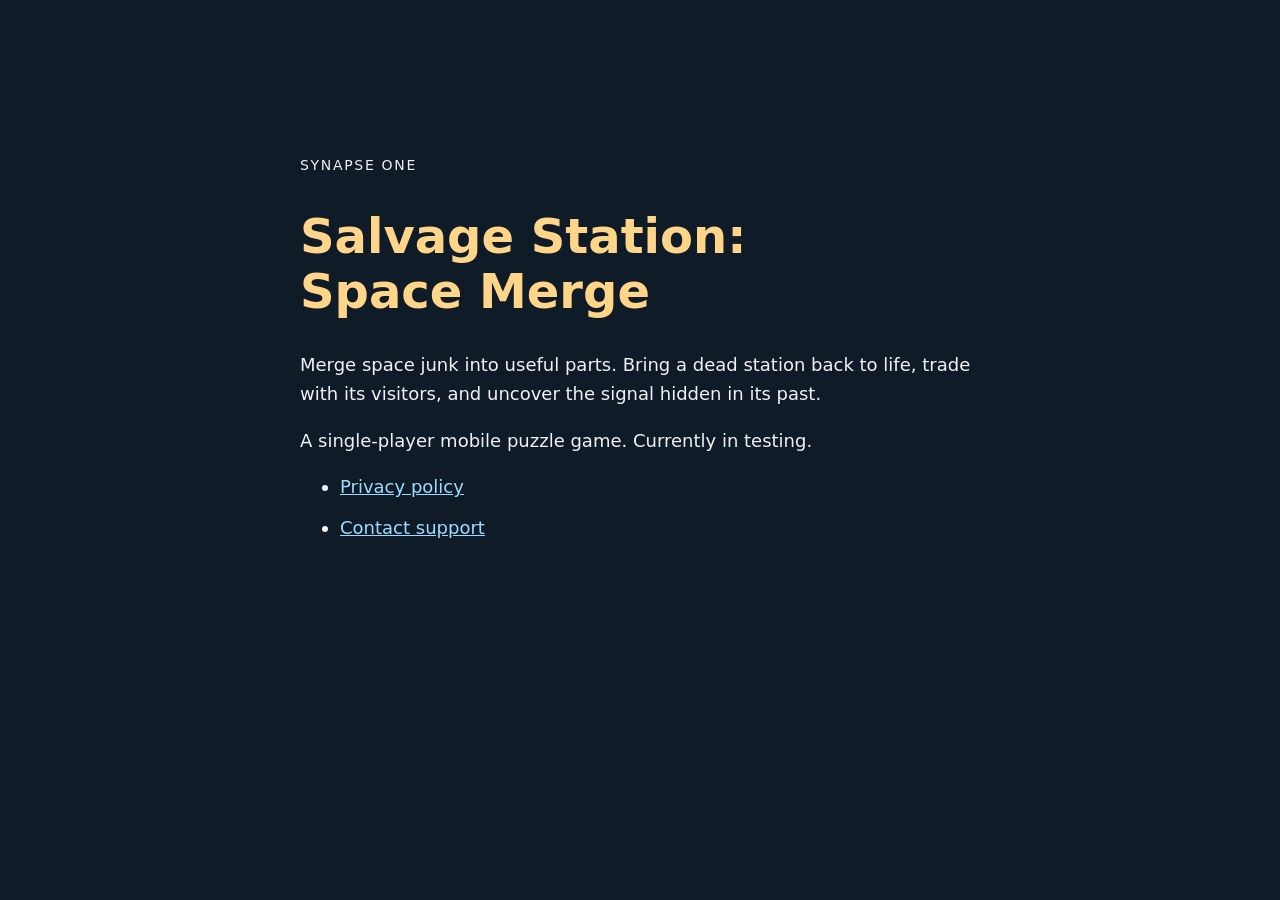
==== index.html @ 8427e6f9 "Publish Salvage Station developer website and ad seller declaration" ====
<!doctype html>
<html lang="en">
<head>
  <meta charset="utf-8">
  <meta name="viewport" content="width=device-width,initial-scale=1">
  <title>Salvage Station: Space Merge — Synapse One</title>
  <meta name="description" content="Merge space junk, restore a station, and uncover its story. A mobile puzzle game by Synapse One.">
  <style>
    body{margin:0;background:#101b28;color:#edf3f6;font:18px/1.6 system-ui,sans-serif}
    main{max-width:680px;margin:12vh auto;padding:32px}
    h1{font-size:clamp(32px,6vw,48px);line-height:1.15;color:#ffd58a}
    a{color:#9edcff}li{margin:12px 0}.label{letter-spacing:.12em;text-transform:uppercase;font-size:14px}
  </style>
</head>
<body><main>
  <p class="label">Synapse One</p>
  <h1>Salvage Station:<br>Space Merge</h1>
  <p>Merge space junk into useful parts. Bring a dead station back to life, trade with its visitors, and uncover the signal hidden in its past.</p>
  <p>A single-player mobile puzzle game. Currently in testing.</p>
  <ul>
    <li><a href="https://marikarx.github.io/salvage-station-privacy/">Privacy policy</a></li>
    <li><a href="mailto:info@synapse-one.com">Contact support</a></li>
  </ul>
</main></body>
</html>
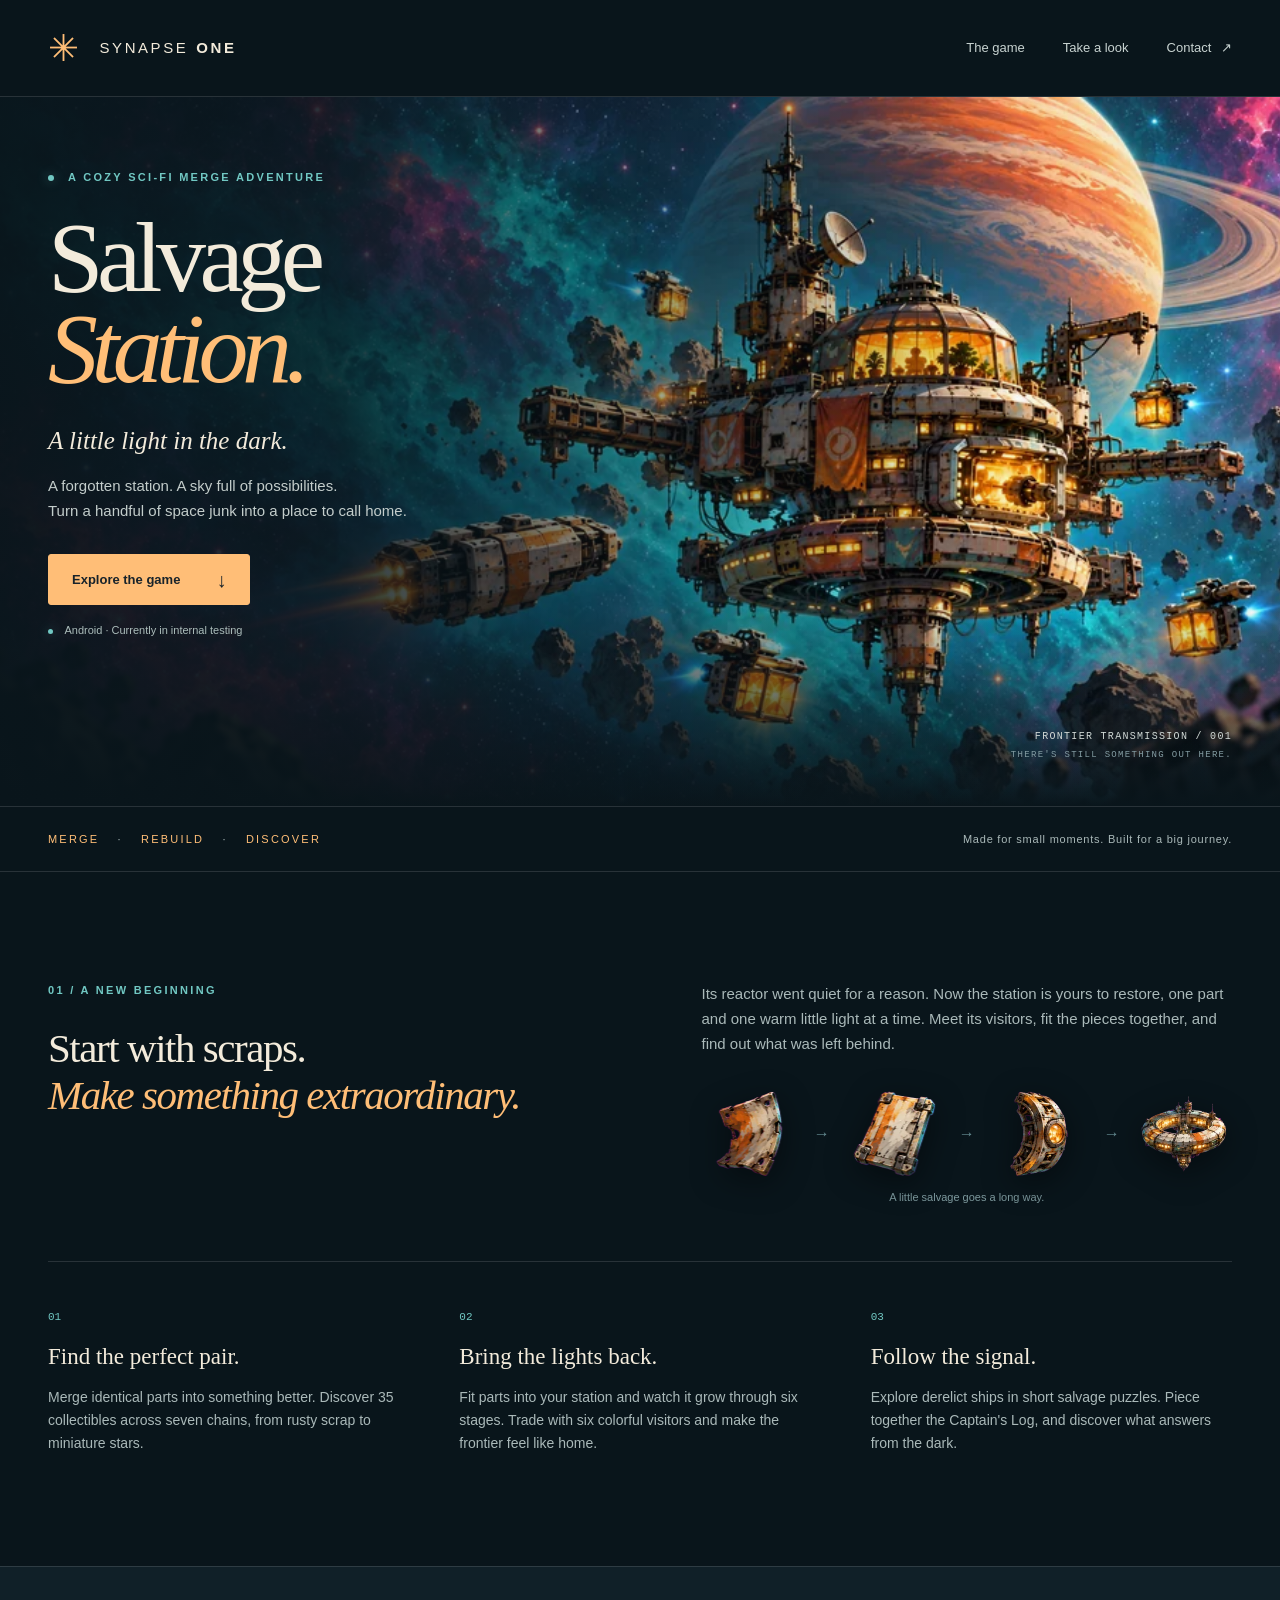
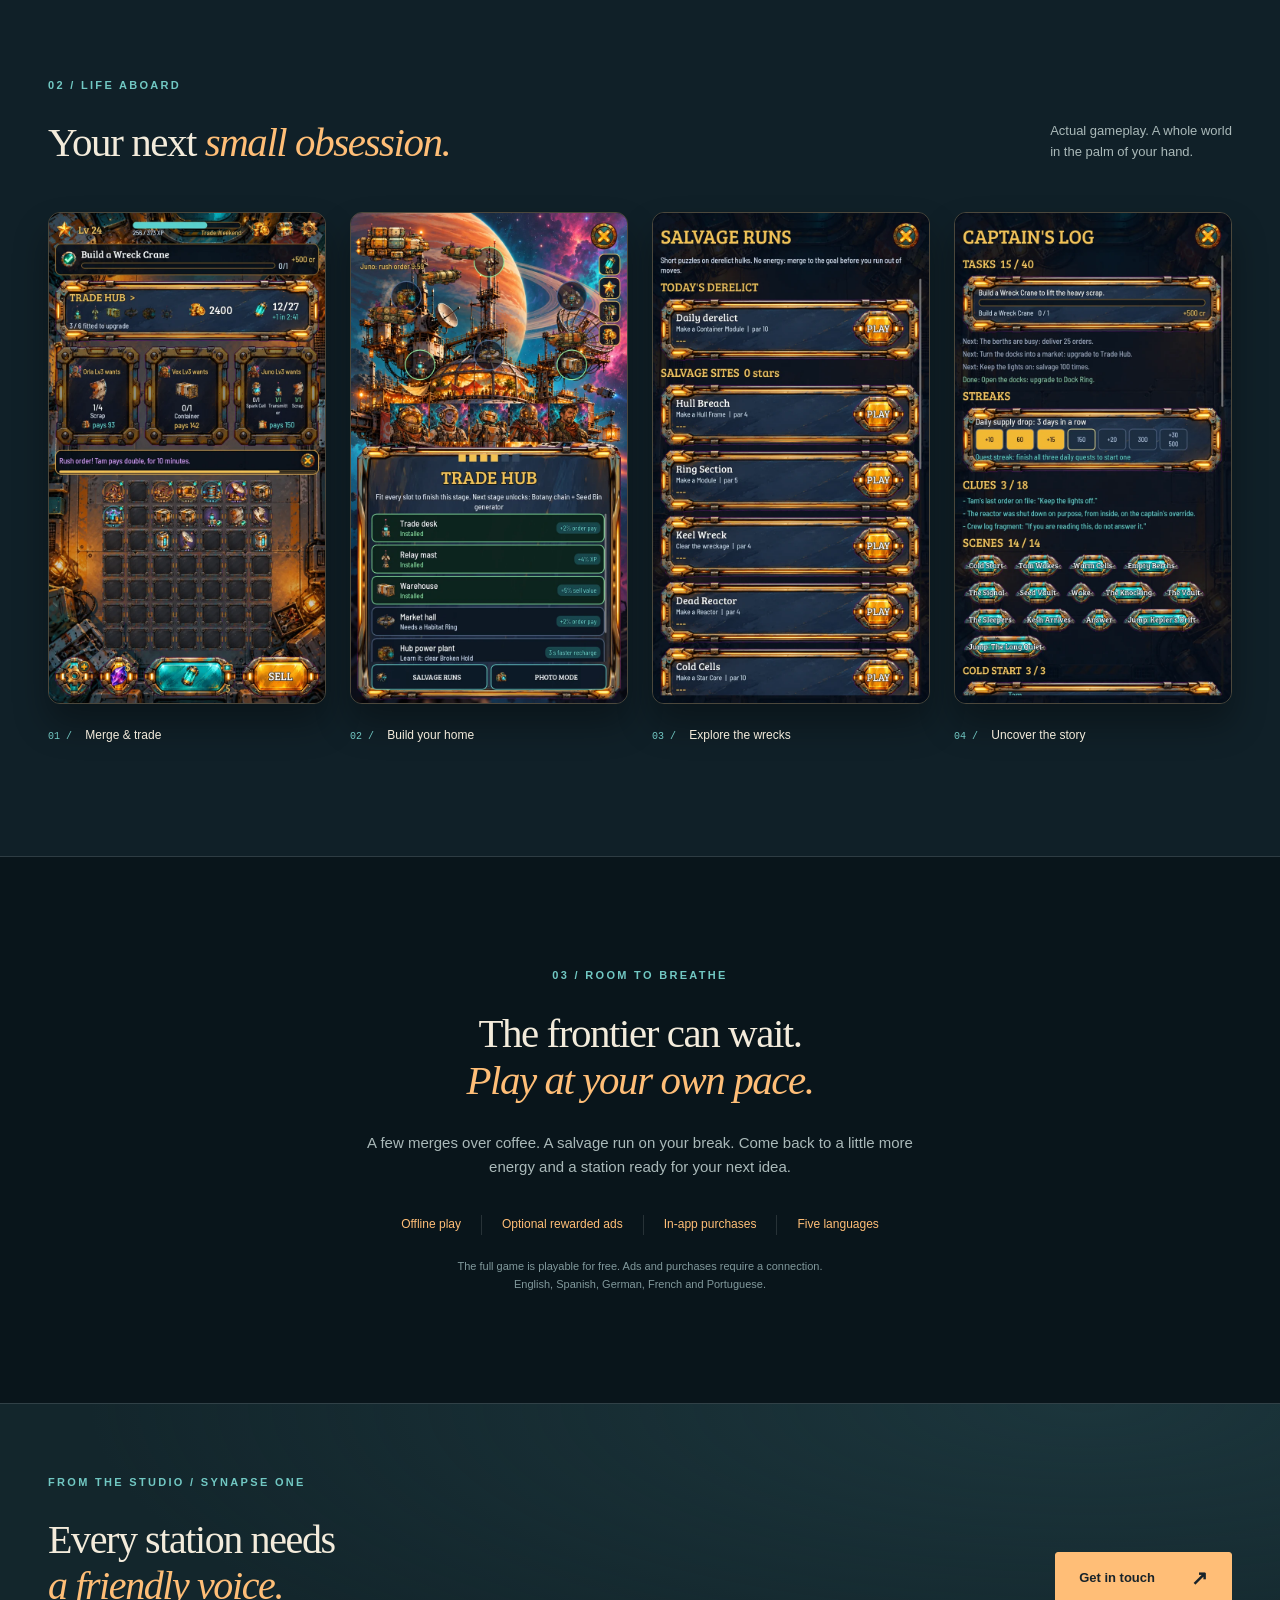
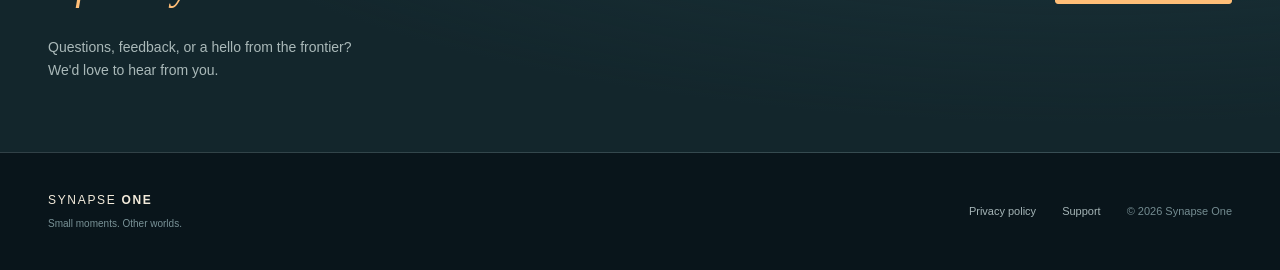
==== commit 620578d5: "Build polished Salvage Station showcase" ====
--- a/index.html
+++ b/index.html
@@ -1,25 +1,22 @@
 <!doctype html>
 <html lang="en">
 <head>
-  <meta charset="utf-8">
-  <meta name="viewport" content="width=device-width,initial-scale=1">
-  <title>Salvage Station: Space Merge — Synapse One</title>
-  <meta name="description" content="Merge space junk, restore a station, and uncover its story. A mobile puzzle game by Synapse One.">
-  <style>
-    body{margin:0;background:#101b28;color:#edf3f6;font:18px/1.6 system-ui,sans-serif}
-    main{max-width:680px;margin:12vh auto;padding:32px}
-    h1{font-size:clamp(32px,6vw,48px);line-height:1.15;color:#ffd58a}
-    a{color:#9edcff}li{margin:12px 0}.label{letter-spacing:.12em;text-transform:uppercase;font-size:14px}
-  </style>
+<meta charset="utf-8"><meta name="viewport" content="width=device-width,initial-scale=1"><meta name="theme-color" content="#09151b">
+<title>Salvage Station — A little light in the dark.</title>
+<meta name="description" content="Bring a dead space station back to life. Merge, trade and uncover a mystery in Salvage Station: Space Merge, a cozy sci-fi puzzle game by Synapse One.">
+<meta property="og:title" content="Salvage Station — A little light in the dark."><meta property="og:description" content="Merge space junk. Rebuild a home. Follow the signal. A mobile puzzle adventure by Synapse One, currently in testing."><meta property="og:image" content="https://marikarx.github.io/assets/hero.webp"><meta property="og:url" content="https://marikarx.github.io/">
+<link rel="icon" href="assets/icon.webp" type="image/webp"><link rel="stylesheet" href="style.css">
 </head>
-<body><main>
-  <p class="label">Synapse One</p>
-  <h1>Salvage Station:<br>Space Merge</h1>
-  <p>Merge space junk into useful parts. Bring a dead station back to life, trade with its visitors, and uncover the signal hidden in its past.</p>
-  <p>A single-player mobile puzzle game. Currently in testing.</p>
-  <ul>
-    <li><a href="https://marikarx.github.io/salvage-station-privacy/">Privacy policy</a></li>
-    <li><a href="mailto:info@synapse-one.com">Contact support</a></li>
-  </ul>
-</main></body>
-</html>
+<body>
+<a class="skip" href="#main">Skip to content</a>
+<header class="nav wrap"><a class="brand" href="#" aria-label="Synapse One home"><span class="brand-mark" aria-hidden="true">✳</span> SYNAPSE <b>ONE</b></a><nav aria-label="Main navigation"><a href="#experience">The game</a><a href="#screens">Take a look</a><a href="#support">Contact <span aria-hidden="true">↗</span></a></nav></header>
+<main id="main">
+<section class="hero" aria-labelledby="title"><img class="hero-art" src="assets/hero.webp" alt="A glowing frontier space station drifting through turquoise and rose-colored nebulae" fetchpriority="high" width="1024" height="500"><div class="hero-shade"></div><div class="hero-copy wrap"><p class="eyebrow"><span class="dot"></span> A COZY SCI-FI MERGE ADVENTURE</p><h1 id="title">Salvage<br><em>Station.</em></h1><p class="hero-line">A little light in the dark.</p><p class="intro">A forgotten station. A sky full of possibilities.<br>Turn a handful of space junk into a place to call home.</p><a class="button" href="#experience">Explore the game <span aria-hidden="true">↓</span></a><p class="availability"><span class="dot"></span> Android · Currently in internal testing</p></div><div class="coordinates" aria-hidden="true">FRONTIER TRANSMISSION / 001<br><span>THERE'S STILL SOMETHING OUT HERE.</span></div></section>
+<div class="fact-strip"><div class="wrap facts"><span>MERGE <i>·</i> REBUILD <i>·</i> DISCOVER</span><span>Made for small moments. Built for a big journey.</span></div></div>
+<section id="experience" class="experience wrap section"><div class="section-head"><p class="eyebrow">01 / A NEW BEGINNING</p><h2>Start with scraps.<br><em>Make something extraordinary.</em></h2></div><div class="experience-body"><p>Its reactor went quiet for a reason. Now the station is yours to restore, one part and one warm little light at a time. Meet its visitors, fit the pieces together, and find out what was left behind.</p><div class="merge-chain" aria-label="Merge scrap into plating, a hull frame and a habitat ring"><img src="assets/scrap.webp" alt="Scrap" width="96" height="96" loading="lazy"><span aria-hidden="true">→</span><img src="assets/plating.webp" alt="Plating" width="96" height="96" loading="lazy"><span aria-hidden="true">→</span><img src="assets/hull-frame.webp" alt="Hull frame" width="96" height="96" loading="lazy"><span aria-hidden="true">→</span><img src="assets/habitat.webp" alt="Habitat ring" width="96" height="96" loading="lazy"></div><p class="caption">A little salvage goes a long way.</p></div><div class="features"><article><span class="feature-number">01</span><h3>Find the perfect pair.</h3><p>Merge identical parts into something better. Discover 35 collectibles across seven chains, from rusty scrap to miniature stars.</p></article><article><span class="feature-number">02</span><h3>Bring the lights back.</h3><p>Fit parts into your station and watch it grow through six stages. Trade with six colorful visitors and make the frontier feel like home.</p></article><article><span class="feature-number">03</span><h3>Follow the signal.</h3><p>Explore derelict ships in short salvage puzzles. Piece together the Captain's Log, and discover what answers from the dark.</p></article></div></section>
+<section id="screens" class="screens section"><div class="wrap"><div class="gallery-head"><div><p class="eyebrow">02 / LIFE ABOARD</p><h2>Your next <em>small obsession.</em></h2></div><p>Actual gameplay. A whole world<br>in the palm of your hand.</p></div><div class="gallery"><figure><a href="assets/board.webp" aria-label="Open merge board screenshot"><img src="assets/board.webp" alt="Merge board with collectible parts and orders from alien traders" width="720" height="1280" loading="lazy"></a><figcaption><span>01 /</span> Merge & trade</figcaption></figure><figure><a href="assets/station.webp" aria-label="Open station screenshot"><img src="assets/station.webp" alt="Station building screen with parts to fit into the growing station" width="720" height="1280" loading="lazy"></a><figcaption><span>02 /</span> Build your home</figcaption></figure><figure><a href="assets/runs.webp" aria-label="Open salvage runs screenshot"><img src="assets/runs.webp" alt="Salvage runs with derelict ships and puzzle rewards" width="720" height="1280" loading="lazy"></a><figcaption><span>03 /</span> Explore the wrecks</figcaption></figure><figure><a href="assets/log.webp" aria-label="Open Captain's Log screenshot"><img src="assets/log.webp" alt="Captain's Log showing the unfolding station mystery" width="720" height="1280" loading="lazy"></a><figcaption><span>04 /</span> Uncover the story</figcaption></figure></div></div></section>
+<section class="your-pace wrap section"><p class="eyebrow">03 / ROOM TO BREATHE</p><h2>The frontier can wait.<br><em>Play at your own pace.</em></h2><p>A few merges over coffee. A salvage run on your break. Come back to a little more energy and a station ready for your next idea.</p><div class="pace-details"><span>Offline play</span><span>Optional rewarded ads</span><span>In-app purchases</span><span>Five languages</span></div><p class="fine-print">The full game is playable for free. Ads and purchases require a connection.<br>English, Spanish, German, French and Portuguese.</p></section>
+<section id="support" class="contact"><div class="wrap contact-inner"><div><p class="eyebrow">FROM THE STUDIO / SYNAPSE ONE</p><h2>Every station needs<br><em>a friendly voice.</em></h2><p>Questions, feedback, or a hello from the frontier?<br>We'd love to hear from you.</p></div><a class="button" href="mailto:info@synapse-one.com">Get in touch <span aria-hidden="true">↗</span></a></div></section>
+</main>
+<footer class="wrap"><div class="footer-brand">SYNAPSE <b>ONE</b><span>Small moments. Other worlds.</span></div><div class="footer-links"><a href="https://marikarx.github.io/salvage-station-privacy/">Privacy policy</a><a href="mailto:info@synapse-one.com">Support</a><span>© 2026 Synapse One</span></div></footer>
+</body></html>
--- a/style.css
+++ b/style.css
@@ -0,0 +1 @@
+:root{color-scheme:dark;--bg:#09151b;--ink:#f3ebdb;--muted:#aab9b9;--gold:#ffbe77;--teal:#71c8c3;--line:#ffffff20}*{box-sizing:border-box}html{scroll-behavior:smooth;scroll-padding-top:30px}body{margin:0;background:var(--bg);color:var(--ink);font:16px/1.65 "Segoe UI",Arial,sans-serif}a{color:inherit;text-decoration:none}a:focus-visible{outline:3px solid var(--teal);outline-offset:6px}img{max-width:100%;display:block}.wrap{width:min(1240px,calc(100% - 96px));margin:auto}.skip{position:fixed;top:-80px;z-index:5;background:var(--gold);color:var(--bg);padding:12px}.skip:focus{top:0}.nav{height:96px;display:flex;align-items:center;justify-content:space-between}.brand{display:flex;align-items:center;gap:8px;letter-spacing:.17em;font-size:15px}.brand-mark{font-size:37px;color:var(--gold);margin-right:10px;line-height:1}.brand b{font-weight:700}nav{display:flex;gap:38px;font-size:13px}nav a{color:#c8d3d1}nav a:hover,footer a:hover{color:var(--gold)}nav span{margin-left:6px}.hero{position:relative;isolation:isolate;min-height:710px;overflow:hidden;border-top:1px solid var(--line)}.hero-art{position:absolute;inset:0;width:100%;height:100%;object-fit:cover;object-position:65% center;z-index:-3}.hero-shade{position:absolute;inset:0;z-index:-2;background:linear-gradient(90deg,#09151bfa 0%,#09151bdc 26%,#09151b72 48%,#09151b06 78%),linear-gradient(0deg,#09151b 0%,transparent 28%)}.hero-copy{padding-top:72px;padding-bottom:75px}.eyebrow{font:11px/1.6 "Segoe UI",Arial,sans-serif;font-weight:600;letter-spacing:.21em;color:var(--teal);margin:0 0 25px}.dot{display:inline-block;background:var(--teal);width:6px;height:6px;border-radius:50%;margin-right:9px;vertical-align:middle;box-shadow:0 0 12px #71c8c377}h1,h2,h3,p{margin-top:0}h1{font:normal clamp(76px,7.8vw,116px)/.92 Georgia,"Times New Roman",serif;letter-spacing:-.065em;margin:0 0 28px}em{font-weight:normal;color:var(--gold)}.hero-line{font:italic 25px/1.4 Georgia,serif;margin-bottom:16px}.intro{color:#c3cdcb;font-size:15px;max-width:470px;margin-bottom:30px}.button{background:var(--gold);color:#18232a;display:inline-flex;align-items:center;gap:36px;padding:14px 23px;border:1px solid var(--gold);font-size:13px;font-weight:700;border-radius:3px;transition:background .2s,transform .2s}.button:hover{background:#ffd5a8;transform:translateY(-2px)}.button span{font-size:20px;line-height:1}.availability{margin:16px 0 0;font-size:11px;color:#acbdbb}.availability .dot{width:5px;height:5px}.coordinates{position:absolute;right:48px;bottom:42px;font:10px/1.8 monospace;letter-spacing:.13em;text-align:right;color:#d1d9d6}.coordinates span{color:#839ca2;font-size:9px}.fact-strip{border-bottom:1px solid var(--line);border-top:1px solid var(--line)}.facts{display:flex;justify-content:space-between;gap:20px;padding-block:23px;font-size:11px;letter-spacing:.07em;color:var(--muted)}.facts span:first-child{color:var(--gold);letter-spacing:.2em}.facts i{padding:0 13px;color:var(--muted);font-style:normal}.section{padding-block:110px}h2{font:normal clamp(34px,3.2vw,48px)/1.16 Georgia,serif;letter-spacing:-.035em;margin-bottom:26px}.experience{display:grid;grid-template-columns:1.1fr 1fr;gap:40px 70px}.experience-body>p{color:var(--muted);font-size:15px}.merge-chain{display:flex;align-items:center;justify-content:space-between;gap:8px;margin:30px 0 6px}.merge-chain img{width:18%;height:auto;filter:drop-shadow(0 8px 16px #0007)}.merge-chain span{color:#658c92}.experience-body .caption{font-size:11px;color:#7d999d;text-align:center;margin-bottom:0}.features{grid-column:1/-1;display:grid;grid-template-columns:repeat(3,1fr);gap:50px;border-top:1px solid var(--line);padding-top:40px;margin-top:15px}.feature-number{font:11px monospace;color:var(--teal)}h3{font:normal 23px/1.3 Georgia,serif;margin:14px 0}.features p{font-size:14px;color:var(--muted);margin:0}.screens{background:#102028;border-block:1px solid var(--line)}.gallery-head{display:flex;align-items:end;justify-content:space-between;gap:35px;margin-bottom:45px}.gallery-head h2{margin-bottom:0}.gallery-head>p{color:var(--muted);font-size:13px;margin-bottom:4px}.gallery{display:grid;grid-template-columns:repeat(4,1fr);gap:24px}figure{margin:0}figure a{display:block;border:1px solid #ffbe7740;overflow:hidden;border-radius:12px;box-shadow:0 20px 35px #0005;transition:transform .25s}figure a:hover{transform:translateY(-7px)}figure img{width:100%;height:auto;aspect-ratio:9/16}figcaption{font-size:12px;margin-top:22px}figcaption span{font:10px monospace;color:var(--teal);margin-right:10px}.your-pace{text-align:center;max-width:850px}.your-pace>p:not(.eyebrow){color:var(--muted);font-size:15px;max-width:590px;margin:0 auto 28px}.pace-details{display:flex;flex-wrap:wrap;justify-content:center;gap:0;margin:35px 0 22px}.pace-details span{font-size:12px;padding:0 20px;border-right:1px solid var(--line);color:var(--gold)}.pace-details span:last-child{border:0}.your-pace .fine-print{font-size:11px!important;color:#81999c!important;margin-bottom:0!important}.contact{background:radial-gradient(ellipse at 85% 0%,#24444b80,transparent 65%),#13262c;border-block:1px solid var(--line);padding:70px 0}.contact-inner{display:flex;align-items:center;justify-content:space-between;gap:40px}.contact p:not(.eyebrow){color:var(--muted);font-size:14px;margin-bottom:0}.contact h2{font-size:40px}.contact .button{flex-shrink:0}footer{display:flex;justify-content:space-between;align-items:center;gap:30px;padding-block:38px}.footer-brand{font-size:12px;letter-spacing:.14em}.footer-brand span{display:block;color:#799297;font-size:10px;letter-spacing:0;margin-top:5px}.footer-links{display:flex;gap:26px;font-size:11px;color:#a5b5b7}.footer-links>span{color:#748c91}@media(min-width:1800px){.hero-art{object-position:center 45%}.hero{min-height:780px}}@media(max-width:900px){.wrap{width:calc(100% - 56px)}.hero-shade{background:linear-gradient(90deg,#09151bf2,#09151b9c 48%,#09151b22),linear-gradient(0deg,#09151b,transparent 40%)}.hero{min-height:650px}.hero-copy{padding-top:65px}.coordinates{display:none}.experience{gap:35px}.features{gap:28px}.gallery{gap:16px}.gallery-head>p{max-width:190px}.facts span:last-child{max-width:230px;text-align:right}.section{padding-block:80px}.footer-links{gap:15px}}@media(max-width:600px){.wrap{width:calc(100% - 40px)}.nav{height:78px}.brand{font-size:11px;gap:5px;letter-spacing:.13em}.brand-mark{font-size:28px;margin-right:4px}nav{gap:18px;font-size:11px}nav a:first-child{display:none}.hero{min-height:720px}.hero-art{object-position:70% center}.hero-shade{background:linear-gradient(0deg,#09151b 0%,#09151be0 37%,#09151b16 83%),linear-gradient(90deg,#09151b7a,transparent)}.hero-copy{padding-top:225px;padding-bottom:40px}.hero-copy .eyebrow{font-size:9px;margin-bottom:18px}h1{font-size:74px}.hero-line{font-size:22px}.intro{font-size:13px}.facts{flex-direction:column;padding-block:20px;gap:8px}.facts span:last-child{text-align:left;max-width:none;font-size:10px}.section{padding-block:64px}.experience{display:block}.experience-body{margin-top:32px}.merge-chain{max-width:370px;margin-inline:auto}.features{grid-template-columns:1fr;gap:30px;margin-top:35px;padding-top:30px}.features article{padding-left:35px;position:relative}.feature-number{position:absolute;left:0;top:3px}h3{margin-top:0}.gallery-head{display:block;margin-bottom:30px}.gallery-head>p{margin-top:18px;max-width:none}.gallery-head>p br{display:none}.gallery{grid-template-columns:repeat(2,1fr);gap:30px 16px}figcaption{font-size:10px;margin-top:15px}figcaption span{font-size:9px;margin-right:5px}.pace-details{display:grid;grid-template-columns:1fr 1fr;gap:14px}.pace-details span{padding:0;border:0}.contact{padding-block:55px}.contact-inner{display:block}.contact h2{font-size:34px}.contact .button{margin-top:28px}footer{align-items:start;flex-direction:column;padding-block:30px}.footer-links{flex-wrap:wrap;gap:18px}.fine-print br{display:none}}@media(prefers-reduced-motion:reduce){html{scroll-behavior:auto}*{transition:none!important}}
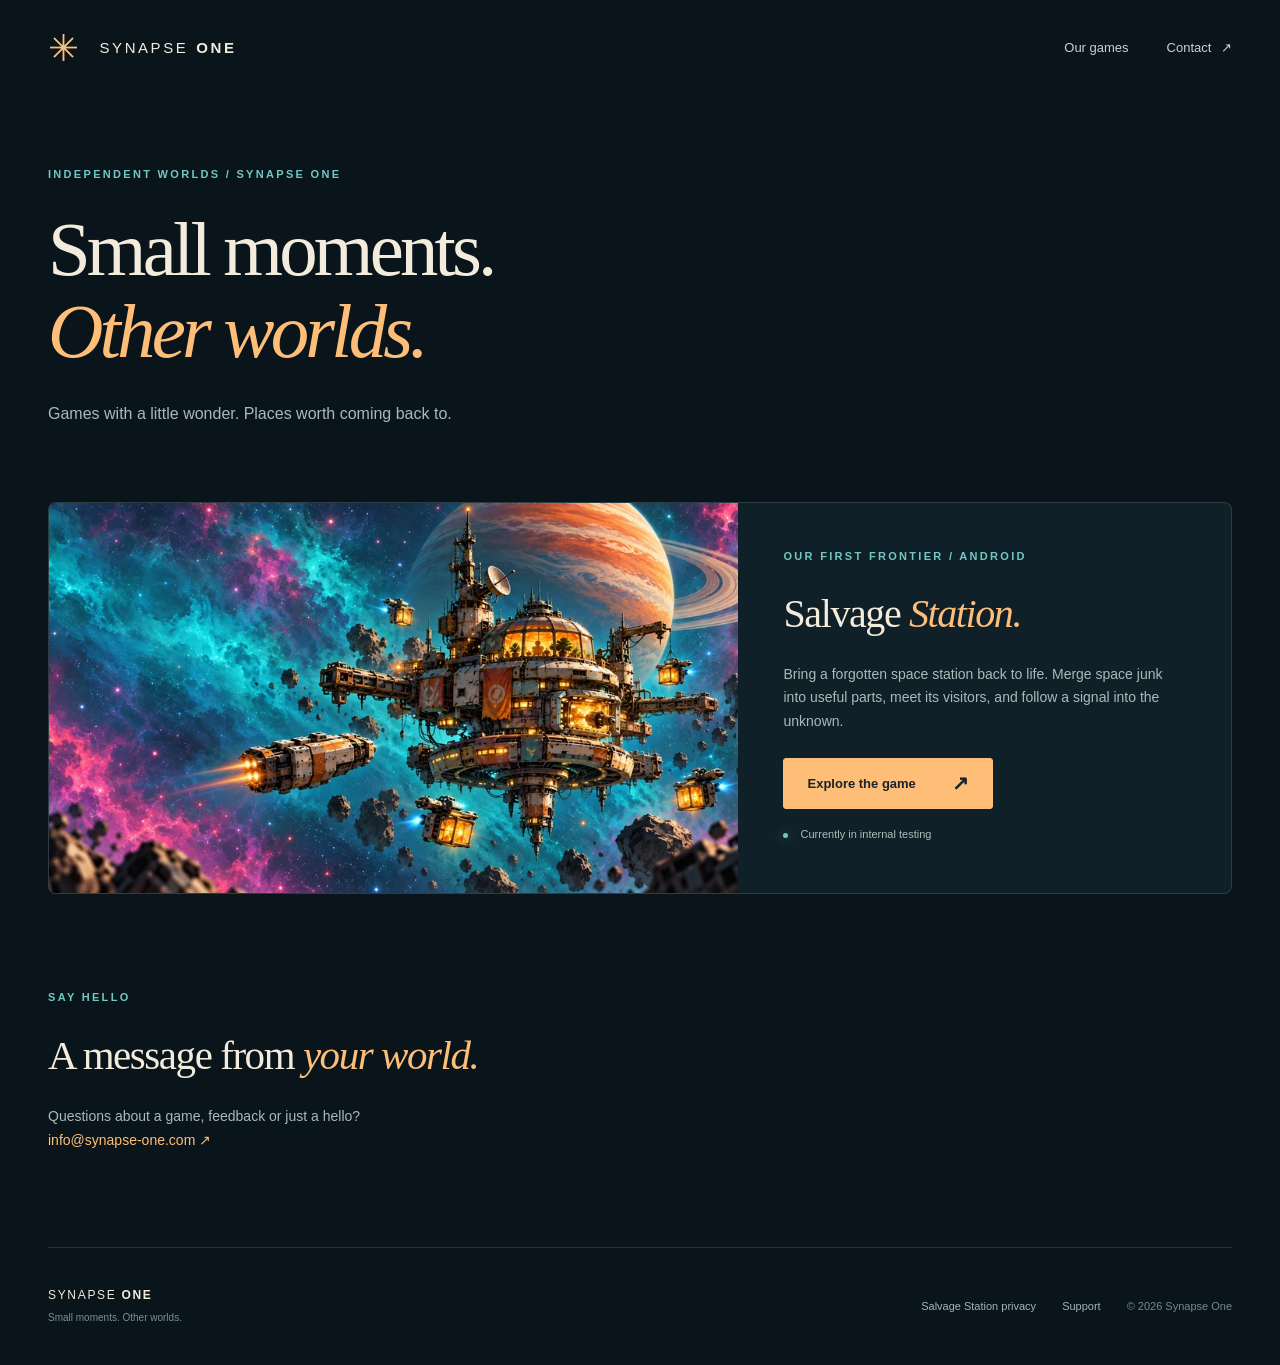
==== commit 310832a4: "Separate studio homepage and Salvage Station game page" ====
--- a/index.html
+++ b/index.html
@@ -1,22 +1,7 @@
 <!doctype html>
-<html lang="en">
-<head>
-<meta charset="utf-8"><meta name="viewport" content="width=device-width,initial-scale=1"><meta name="theme-color" content="#09151b">
-<title>Salvage Station — A little light in the dark.</title>
-<meta name="description" content="Bring a dead space station back to life. Merge, trade and uncover a mystery in Salvage Station: Space Merge, a cozy sci-fi puzzle game by Synapse One.">
-<meta property="og:title" content="Salvage Station — A little light in the dark."><meta property="og:description" content="Merge space junk. Rebuild a home. Follow the signal. A mobile puzzle adventure by Synapse One, currently in testing."><meta property="og:image" content="https://marikarx.github.io/assets/hero.webp"><meta property="og:url" content="https://marikarx.github.io/">
-<link rel="icon" href="assets/icon.webp" type="image/webp"><link rel="stylesheet" href="style.css">
-</head>
-<body>
-<a class="skip" href="#main">Skip to content</a>
-<header class="nav wrap"><a class="brand" href="#" aria-label="Synapse One home"><span class="brand-mark" aria-hidden="true">✳</span> SYNAPSE <b>ONE</b></a><nav aria-label="Main navigation"><a href="#experience">The game</a><a href="#screens">Take a look</a><a href="#support">Contact <span aria-hidden="true">↗</span></a></nav></header>
-<main id="main">
-<section class="hero" aria-labelledby="title"><img class="hero-art" src="assets/hero.webp" alt="A glowing frontier space station drifting through turquoise and rose-colored nebulae" fetchpriority="high" width="1024" height="500"><div class="hero-shade"></div><div class="hero-copy wrap"><p class="eyebrow"><span class="dot"></span> A COZY SCI-FI MERGE ADVENTURE</p><h1 id="title">Salvage<br><em>Station.</em></h1><p class="hero-line">A little light in the dark.</p><p class="intro">A forgotten station. A sky full of possibilities.<br>Turn a handful of space junk into a place to call home.</p><a class="button" href="#experience">Explore the game <span aria-hidden="true">↓</span></a><p class="availability"><span class="dot"></span> Android · Currently in internal testing</p></div><div class="coordinates" aria-hidden="true">FRONTIER TRANSMISSION / 001<br><span>THERE'S STILL SOMETHING OUT HERE.</span></div></section>
-<div class="fact-strip"><div class="wrap facts"><span>MERGE <i>·</i> REBUILD <i>·</i> DISCOVER</span><span>Made for small moments. Built for a big journey.</span></div></div>
-<section id="experience" class="experience wrap section"><div class="section-head"><p class="eyebrow">01 / A NEW BEGINNING</p><h2>Start with scraps.<br><em>Make something extraordinary.</em></h2></div><div class="experience-body"><p>Its reactor went quiet for a reason. Now the station is yours to restore, one part and one warm little light at a time. Meet its visitors, fit the pieces together, and find out what was left behind.</p><div class="merge-chain" aria-label="Merge scrap into plating, a hull frame and a habitat ring"><img src="assets/scrap.webp" alt="Scrap" width="96" height="96" loading="lazy"><span aria-hidden="true">→</span><img src="assets/plating.webp" alt="Plating" width="96" height="96" loading="lazy"><span aria-hidden="true">→</span><img src="assets/hull-frame.webp" alt="Hull frame" width="96" height="96" loading="lazy"><span aria-hidden="true">→</span><img src="assets/habitat.webp" alt="Habitat ring" width="96" height="96" loading="lazy"></div><p class="caption">A little salvage goes a long way.</p></div><div class="features"><article><span class="feature-number">01</span><h3>Find the perfect pair.</h3><p>Merge identical parts into something better. Discover 35 collectibles across seven chains, from rusty scrap to miniature stars.</p></article><article><span class="feature-number">02</span><h3>Bring the lights back.</h3><p>Fit parts into your station and watch it grow through six stages. Trade with six colorful visitors and make the frontier feel like home.</p></article><article><span class="feature-number">03</span><h3>Follow the signal.</h3><p>Explore derelict ships in short salvage puzzles. Piece together the Captain's Log, and discover what answers from the dark.</p></article></div></section>
-<section id="screens" class="screens section"><div class="wrap"><div class="gallery-head"><div><p class="eyebrow">02 / LIFE ABOARD</p><h2>Your next <em>small obsession.</em></h2></div><p>Actual gameplay. A whole world<br>in the palm of your hand.</p></div><div class="gallery"><figure><a href="assets/board.webp" aria-label="Open merge board screenshot"><img src="assets/board.webp" alt="Merge board with collectible parts and orders from alien traders" width="720" height="1280" loading="lazy"></a><figcaption><span>01 /</span> Merge & trade</figcaption></figure><figure><a href="assets/station.webp" aria-label="Open station screenshot"><img src="assets/station.webp" alt="Station building screen with parts to fit into the growing station" width="720" height="1280" loading="lazy"></a><figcaption><span>02 /</span> Build your home</figcaption></figure><figure><a href="assets/runs.webp" aria-label="Open salvage runs screenshot"><img src="assets/runs.webp" alt="Salvage runs with derelict ships and puzzle rewards" width="720" height="1280" loading="lazy"></a><figcaption><span>03 /</span> Explore the wrecks</figcaption></figure><figure><a href="assets/log.webp" aria-label="Open Captain's Log screenshot"><img src="assets/log.webp" alt="Captain's Log showing the unfolding station mystery" width="720" height="1280" loading="lazy"></a><figcaption><span>04 /</span> Uncover the story</figcaption></figure></div></div></section>
-<section class="your-pace wrap section"><p class="eyebrow">03 / ROOM TO BREATHE</p><h2>The frontier can wait.<br><em>Play at your own pace.</em></h2><p>A few merges over coffee. A salvage run on your break. Come back to a little more energy and a station ready for your next idea.</p><div class="pace-details"><span>Offline play</span><span>Optional rewarded ads</span><span>In-app purchases</span><span>Five languages</span></div><p class="fine-print">The full game is playable for free. Ads and purchases require a connection.<br>English, Spanish, German, French and Portuguese.</p></section>
-<section id="support" class="contact"><div class="wrap contact-inner"><div><p class="eyebrow">FROM THE STUDIO / SYNAPSE ONE</p><h2>Every station needs<br><em>a friendly voice.</em></h2><p>Questions, feedback, or a hello from the frontier?<br>We'd love to hear from you.</p></div><a class="button" href="mailto:info@synapse-one.com">Get in touch <span aria-hidden="true">↗</span></a></div></section>
-</main>
-<footer class="wrap"><div class="footer-brand">SYNAPSE <b>ONE</b><span>Small moments. Other worlds.</span></div><div class="footer-links"><a href="https://marikarx.github.io/salvage-station-privacy/">Privacy policy</a><a href="mailto:info@synapse-one.com">Support</a><span>© 2026 Synapse One</span></div></footer>
-</body></html>
+<html lang="en"><head><meta charset="utf-8"><meta name="viewport" content="width=device-width,initial-scale=1"><meta name="theme-color" content="#09151b"><title>Synapse One — Small moments. Other worlds.</title><meta name="description" content="Games with a little wonder. Discover Salvage Station: Space Merge, a cozy sci-fi puzzle adventure by Synapse One."><meta property="og:title" content="Synapse One — Small moments. Other worlds."><meta property="og:image" content="https://marikarx.github.io/assets/hero.webp"><link rel="canonical" href="https://marikarx.github.io/"><link rel="icon" href="assets/icon.webp" type="image/webp"><link rel="stylesheet" href="style.css"></head>
+<body><a class="skip" href="#main">Skip to content</a><header class="nav wrap"><a class="brand" href="./" aria-label="Synapse One home"><span class="brand-mark" aria-hidden="true">✳</span> SYNAPSE <b>ONE</b></a><nav aria-label="Main navigation"><a href="#games">Our games</a><a href="mailto:info@synapse-one.com">Contact <span aria-hidden="true">↗</span></a></nav></header>
+<main id="main"><section class="studio-intro wrap"><p class="eyebrow">INDEPENDENT WORLDS / SYNAPSE ONE</p><h1>Small moments.<br><em>Other worlds.</em></h1><p>Games with a little wonder. Places worth coming back to.</p></section>
+<section id="games" class="studio-game wrap"><a class="studio-art" href="games/salvage-station/" aria-label="Explore Salvage Station"><img src="assets/hero.webp" alt="Salvage Station glowing among colorful nebulae" width="1024" height="500" fetchpriority="high"></a><div class="studio-game-copy"><p class="eyebrow">OUR FIRST FRONTIER / ANDROID</p><h2>Salvage <em>Station.</em></h2><p>Bring a forgotten space station back to life. Merge space junk into useful parts, meet its visitors, and follow a signal into the unknown.</p><a class="button" href="games/salvage-station/">Explore the game <span aria-hidden="true">↗</span></a><p class="availability"><span class="dot"></span> Currently in internal testing</p></div></section>
+<section class="studio-contact wrap"><p class="eyebrow">SAY HELLO</p><h2>A message from <em>your world.</em></h2><p>Questions about a game, feedback or just a hello?<br><a href="mailto:info@synapse-one.com">info@synapse-one.com ↗</a></p></section></main>
+<footer class="wrap"><div class="footer-brand">SYNAPSE <b>ONE</b><span>Small moments. Other worlds.</span></div><div class="footer-links"><a href="https://marikarx.github.io/salvage-station-privacy/">Salvage Station privacy</a><a href="mailto:info@synapse-one.com">Support</a><span>© 2026 Synapse One</span></div></footer></body></html>
--- a/style.css
+++ b/style.css
@@ -1 +1,2 @@
 :root{color-scheme:dark;--bg:#09151b;--ink:#f3ebdb;--muted:#aab9b9;--gold:#ffbe77;--teal:#71c8c3;--line:#ffffff20}*{box-sizing:border-box}html{scroll-behavior:smooth;scroll-padding-top:30px}body{margin:0;background:var(--bg);color:var(--ink);font:16px/1.65 "Segoe UI",Arial,sans-serif}a{color:inherit;text-decoration:none}a:focus-visible{outline:3px solid var(--teal);outline-offset:6px}img{max-width:100%;display:block}.wrap{width:min(1240px,calc(100% - 96px));margin:auto}.skip{position:fixed;top:-80px;z-index:5;background:var(--gold);color:var(--bg);padding:12px}.skip:focus{top:0}.nav{height:96px;display:flex;align-items:center;justify-content:space-between}.brand{display:flex;align-items:center;gap:8px;letter-spacing:.17em;font-size:15px}.brand-mark{font-size:37px;color:var(--gold);margin-right:10px;line-height:1}.brand b{font-weight:700}nav{display:flex;gap:38px;font-size:13px}nav a{color:#c8d3d1}nav a:hover,footer a:hover{color:var(--gold)}nav span{margin-left:6px}.hero{position:relative;isolation:isolate;min-height:710px;overflow:hidden;border-top:1px solid var(--line)}.hero-art{position:absolute;inset:0;width:100%;height:100%;object-fit:cover;object-position:65% center;z-index:-3}.hero-shade{position:absolute;inset:0;z-index:-2;background:linear-gradient(90deg,#09151bfa 0%,#09151bdc 26%,#09151b72 48%,#09151b06 78%),linear-gradient(0deg,#09151b 0%,transparent 28%)}.hero-copy{padding-top:72px;padding-bottom:75px}.eyebrow{font:11px/1.6 "Segoe UI",Arial,sans-serif;font-weight:600;letter-spacing:.21em;color:var(--teal);margin:0 0 25px}.dot{display:inline-block;background:var(--teal);width:6px;height:6px;border-radius:50%;margin-right:9px;vertical-align:middle;box-shadow:0 0 12px #71c8c377}h1,h2,h3,p{margin-top:0}h1{font:normal clamp(76px,7.8vw,116px)/.92 Georgia,"Times New Roman",serif;letter-spacing:-.065em;margin:0 0 28px}em{font-weight:normal;color:var(--gold)}.hero-line{font:italic 25px/1.4 Georgia,serif;margin-bottom:16px}.intro{color:#c3cdcb;font-size:15px;max-width:470px;margin-bottom:30px}.button{background:var(--gold);color:#18232a;display:inline-flex;align-items:center;gap:36px;padding:14px 23px;border:1px solid var(--gold);font-size:13px;font-weight:700;border-radius:3px;transition:background .2s,transform .2s}.button:hover{background:#ffd5a8;transform:translateY(-2px)}.button span{font-size:20px;line-height:1}.availability{margin:16px 0 0;font-size:11px;color:#acbdbb}.availability .dot{width:5px;height:5px}.coordinates{position:absolute;right:48px;bottom:42px;font:10px/1.8 monospace;letter-spacing:.13em;text-align:right;color:#d1d9d6}.coordinates span{color:#839ca2;font-size:9px}.fact-strip{border-bottom:1px solid var(--line);border-top:1px solid var(--line)}.facts{display:flex;justify-content:space-between;gap:20px;padding-block:23px;font-size:11px;letter-spacing:.07em;color:var(--muted)}.facts span:first-child{color:var(--gold);letter-spacing:.2em}.facts i{padding:0 13px;color:var(--muted);font-style:normal}.section{padding-block:110px}h2{font:normal clamp(34px,3.2vw,48px)/1.16 Georgia,serif;letter-spacing:-.035em;margin-bottom:26px}.experience{display:grid;grid-template-columns:1.1fr 1fr;gap:40px 70px}.experience-body>p{color:var(--muted);font-size:15px}.merge-chain{display:flex;align-items:center;justify-content:space-between;gap:8px;margin:30px 0 6px}.merge-chain img{width:18%;height:auto;filter:drop-shadow(0 8px 16px #0007)}.merge-chain span{color:#658c92}.experience-body .caption{font-size:11px;color:#7d999d;text-align:center;margin-bottom:0}.features{grid-column:1/-1;display:grid;grid-template-columns:repeat(3,1fr);gap:50px;border-top:1px solid var(--line);padding-top:40px;margin-top:15px}.feature-number{font:11px monospace;color:var(--teal)}h3{font:normal 23px/1.3 Georgia,serif;margin:14px 0}.features p{font-size:14px;color:var(--muted);margin:0}.screens{background:#102028;border-block:1px solid var(--line)}.gallery-head{display:flex;align-items:end;justify-content:space-between;gap:35px;margin-bottom:45px}.gallery-head h2{margin-bottom:0}.gallery-head>p{color:var(--muted);font-size:13px;margin-bottom:4px}.gallery{display:grid;grid-template-columns:repeat(4,1fr);gap:24px}figure{margin:0}figure a{display:block;border:1px solid #ffbe7740;overflow:hidden;border-radius:12px;box-shadow:0 20px 35px #0005;transition:transform .25s}figure a:hover{transform:translateY(-7px)}figure img{width:100%;height:auto;aspect-ratio:9/16}figcaption{font-size:12px;margin-top:22px}figcaption span{font:10px monospace;color:var(--teal);margin-right:10px}.your-pace{text-align:center;max-width:850px}.your-pace>p:not(.eyebrow){color:var(--muted);font-size:15px;max-width:590px;margin:0 auto 28px}.pace-details{display:flex;flex-wrap:wrap;justify-content:center;gap:0;margin:35px 0 22px}.pace-details span{font-size:12px;padding:0 20px;border-right:1px solid var(--line);color:var(--gold)}.pace-details span:last-child{border:0}.your-pace .fine-print{font-size:11px!important;color:#81999c!important;margin-bottom:0!important}.contact{background:radial-gradient(ellipse at 85% 0%,#24444b80,transparent 65%),#13262c;border-block:1px solid var(--line);padding:70px 0}.contact-inner{display:flex;align-items:center;justify-content:space-between;gap:40px}.contact p:not(.eyebrow){color:var(--muted);font-size:14px;margin-bottom:0}.contact h2{font-size:40px}.contact .button{flex-shrink:0}footer{display:flex;justify-content:space-between;align-items:center;gap:30px;padding-block:38px}.footer-brand{font-size:12px;letter-spacing:.14em}.footer-brand span{display:block;color:#799297;font-size:10px;letter-spacing:0;margin-top:5px}.footer-links{display:flex;gap:26px;font-size:11px;color:#a5b5b7}.footer-links>span{color:#748c91}@media(min-width:1800px){.hero-art{object-position:center 45%}.hero{min-height:780px}}@media(max-width:900px){.wrap{width:calc(100% - 56px)}.hero-shade{background:linear-gradient(90deg,#09151bf2,#09151b9c 48%,#09151b22),linear-gradient(0deg,#09151b,transparent 40%)}.hero{min-height:650px}.hero-copy{padding-top:65px}.coordinates{display:none}.experience{gap:35px}.features{gap:28px}.gallery{gap:16px}.gallery-head>p{max-width:190px}.facts span:last-child{max-width:230px;text-align:right}.section{padding-block:80px}.footer-links{gap:15px}}@media(max-width:600px){.wrap{width:calc(100% - 40px)}.nav{height:78px}.brand{font-size:11px;gap:5px;letter-spacing:.13em}.brand-mark{font-size:28px;margin-right:4px}nav{gap:18px;font-size:11px}nav a:first-child{display:none}.hero{min-height:720px}.hero-art{object-position:70% center}.hero-shade{background:linear-gradient(0deg,#09151b 0%,#09151be0 37%,#09151b16 83%),linear-gradient(90deg,#09151b7a,transparent)}.hero-copy{padding-top:225px;padding-bottom:40px}.hero-copy .eyebrow{font-size:9px;margin-bottom:18px}h1{font-size:74px}.hero-line{font-size:22px}.intro{font-size:13px}.facts{flex-direction:column;padding-block:20px;gap:8px}.facts span:last-child{text-align:left;max-width:none;font-size:10px}.section{padding-block:64px}.experience{display:block}.experience-body{margin-top:32px}.merge-chain{max-width:370px;margin-inline:auto}.features{grid-template-columns:1fr;gap:30px;margin-top:35px;padding-top:30px}.features article{padding-left:35px;position:relative}.feature-number{position:absolute;left:0;top:3px}h3{margin-top:0}.gallery-head{display:block;margin-bottom:30px}.gallery-head>p{margin-top:18px;max-width:none}.gallery-head>p br{display:none}.gallery{grid-template-columns:repeat(2,1fr);gap:30px 16px}figcaption{font-size:10px;margin-top:15px}figcaption span{font-size:9px;margin-right:5px}.pace-details{display:grid;grid-template-columns:1fr 1fr;gap:14px}.pace-details span{padding:0;border:0}.contact{padding-block:55px}.contact-inner{display:block}.contact h2{font-size:34px}.contact .button{margin-top:28px}footer{align-items:start;flex-direction:column;padding-block:30px}.footer-links{flex-wrap:wrap;gap:18px}.fine-print br{display:none}}@media(prefers-reduced-motion:reduce){html{scroll-behavior:auto}*{transition:none!important}}
+.studio-intro{padding-block:70px 75px}.studio-intro h1{font-size:clamp(52px,6vw,88px);line-height:1.07;letter-spacing:-.05em}.studio-intro>p:last-child{color:var(--muted);margin:28px 0 0}.studio-game{display:grid;grid-template-columns:1.4fr 1fr;border:1px solid var(--line);background:#102028;border-radius:8px;overflow:hidden}.studio-art{display:block;min-height:390px;overflow:hidden}.studio-art img{width:100%;height:100%;object-fit:cover;object-position:70% center;transition:transform .4s}.studio-art:hover img{transform:scale(1.03)}.studio-game-copy{padding:45px}.studio-game-copy h2{font-size:40px}.studio-game-copy>p:not(.eyebrow):not(.availability){font-size:14px;color:var(--muted);margin-bottom:25px}.studio-contact{padding-block:95px;border-bottom:1px solid var(--line)}.studio-contact p:last-child{font-size:14px;color:var(--muted);margin:0}.studio-contact a{color:var(--gold)}@media(max-width:900px){.studio-game-copy{padding:30px}.studio-game-copy h2{font-size:32px}}@media(max-width:600px){.studio-intro{padding-block:45px 50px}.studio-intro h1{font-size:48px}.studio-intro>p:last-child{font-size:14px;max-width:260px}.studio-game{grid-template-columns:1fr}.studio-art{min-height:0;aspect-ratio:1.55}.studio-game-copy{padding:28px}.studio-contact{padding-block:60px}}
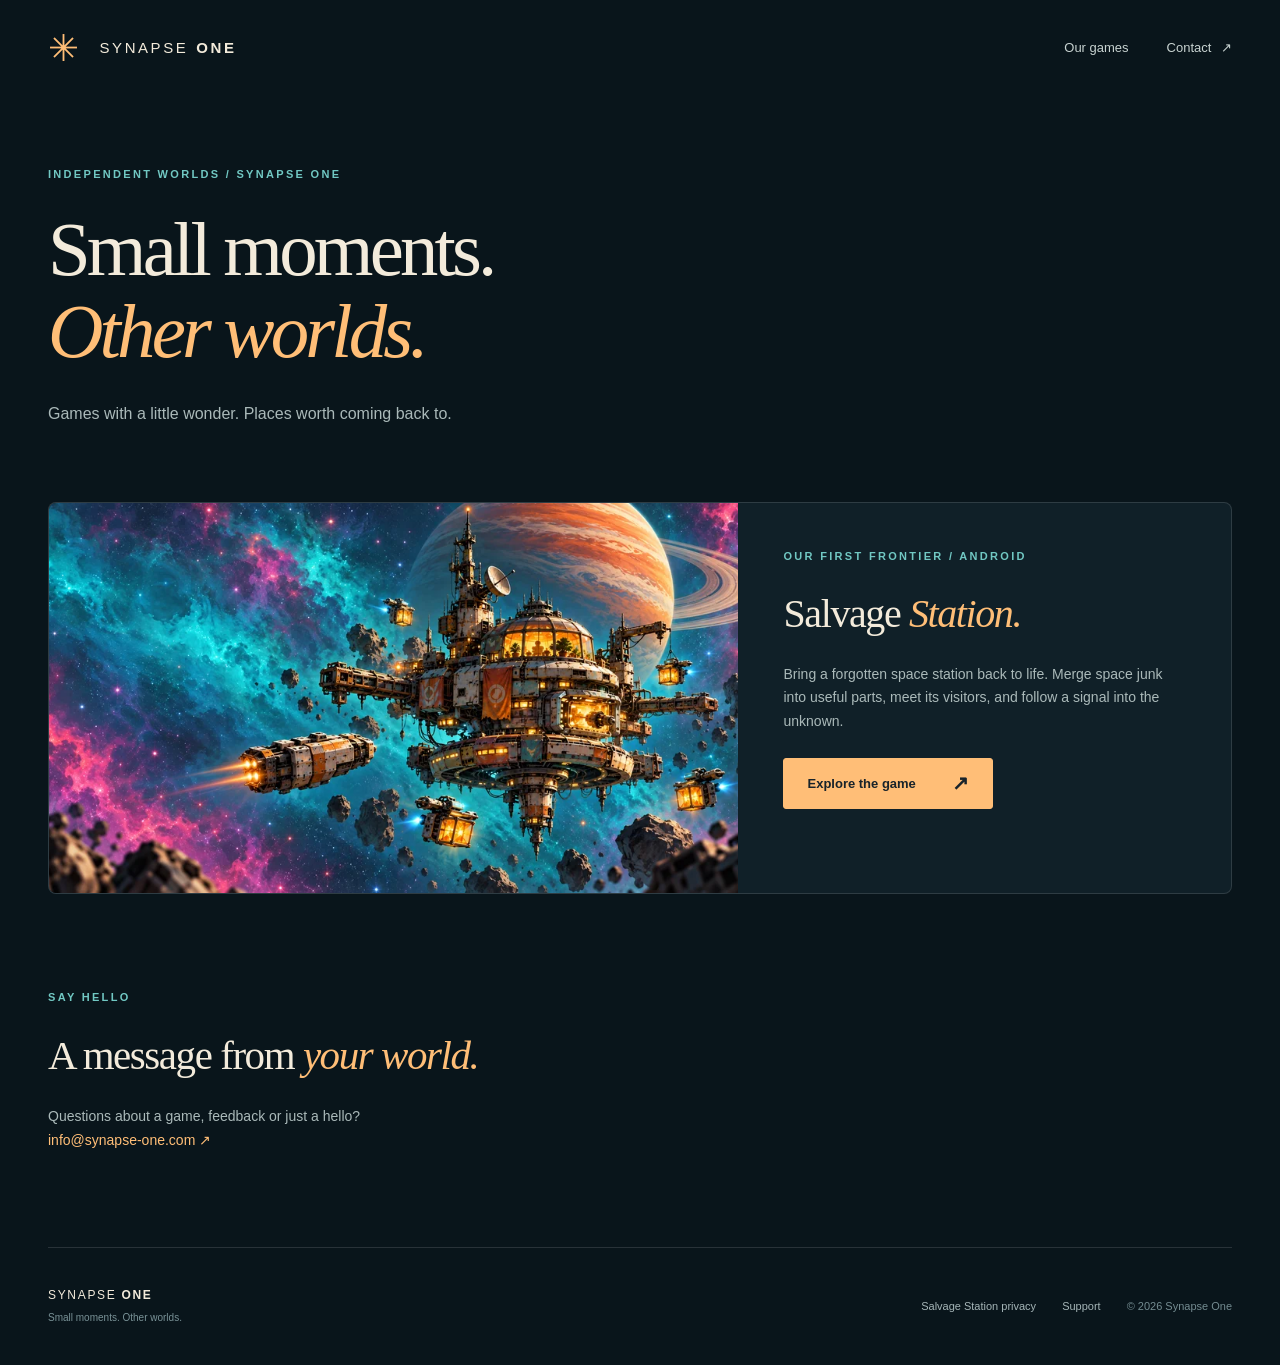
==== commit 9cb48abb: "Remove testing status from public website" ====
--- a/index.html
+++ b/index.html
@@ -2,6 +2,6 @@
 <html lang="en"><head><meta charset="utf-8"><meta name="viewport" content="width=device-width,initial-scale=1"><meta name="theme-color" content="#09151b"><title>Synapse One — Small moments. Other worlds.</title><meta name="description" content="Games with a little wonder. Discover Salvage Station: Space Merge, a cozy sci-fi puzzle adventure by Synapse One."><meta property="og:title" content="Synapse One — Small moments. Other worlds."><meta property="og:image" content="https://marikarx.github.io/assets/hero.webp"><link rel="canonical" href="https://marikarx.github.io/"><link rel="icon" href="assets/icon.webp" type="image/webp"><link rel="stylesheet" href="style.css"></head>
 <body><a class="skip" href="#main">Skip to content</a><header class="nav wrap"><a class="brand" href="./" aria-label="Synapse One home"><span class="brand-mark" aria-hidden="true">✳</span> SYNAPSE <b>ONE</b></a><nav aria-label="Main navigation"><a href="#games">Our games</a><a href="mailto:info@synapse-one.com">Contact <span aria-hidden="true">↗</span></a></nav></header>
 <main id="main"><section class="studio-intro wrap"><p class="eyebrow">INDEPENDENT WORLDS / SYNAPSE ONE</p><h1>Small moments.<br><em>Other worlds.</em></h1><p>Games with a little wonder. Places worth coming back to.</p></section>
-<section id="games" class="studio-game wrap"><a class="studio-art" href="games/salvage-station/" aria-label="Explore Salvage Station"><img src="assets/hero.webp" alt="Salvage Station glowing among colorful nebulae" width="1024" height="500" fetchpriority="high"></a><div class="studio-game-copy"><p class="eyebrow">OUR FIRST FRONTIER / ANDROID</p><h2>Salvage <em>Station.</em></h2><p>Bring a forgotten space station back to life. Merge space junk into useful parts, meet its visitors, and follow a signal into the unknown.</p><a class="button" href="games/salvage-station/">Explore the game <span aria-hidden="true">↗</span></a><p class="availability"><span class="dot"></span> Currently in internal testing</p></div></section>
+<section id="games" class="studio-game wrap"><a class="studio-art" href="games/salvage-station/" aria-label="Explore Salvage Station"><img src="assets/hero.webp" alt="Salvage Station glowing among colorful nebulae" width="1024" height="500" fetchpriority="high"></a><div class="studio-game-copy"><p class="eyebrow">OUR FIRST FRONTIER / ANDROID</p><h2>Salvage <em>Station.</em></h2><p>Bring a forgotten space station back to life. Merge space junk into useful parts, meet its visitors, and follow a signal into the unknown.</p><a class="button" href="games/salvage-station/">Explore the game <span aria-hidden="true">↗</span></a></div></section>
 <section class="studio-contact wrap"><p class="eyebrow">SAY HELLO</p><h2>A message from <em>your world.</em></h2><p>Questions about a game, feedback or just a hello?<br><a href="mailto:info@synapse-one.com">info@synapse-one.com ↗</a></p></section></main>
 <footer class="wrap"><div class="footer-brand">SYNAPSE <b>ONE</b><span>Small moments. Other worlds.</span></div><div class="footer-links"><a href="https://marikarx.github.io/salvage-station-privacy/">Salvage Station privacy</a><a href="mailto:info@synapse-one.com">Support</a><span>© 2026 Synapse One</span></div></footer></body></html>
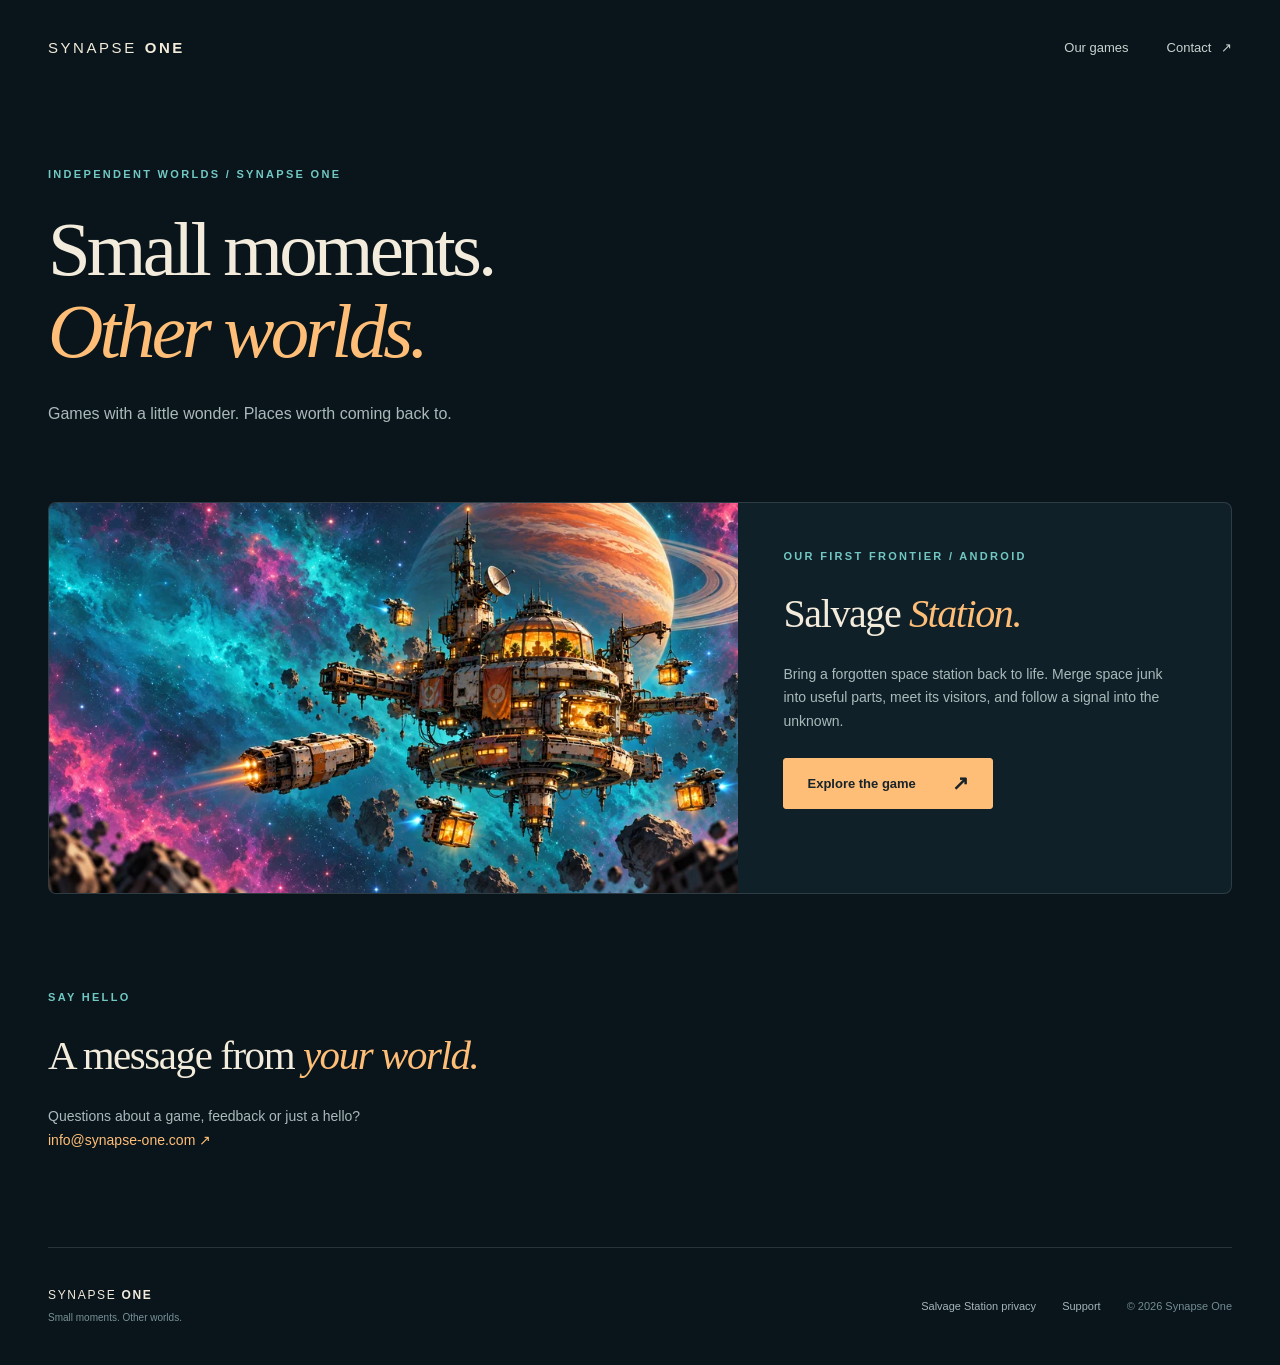
==== commit 5ff04e24: "Simplify studio logo to wordmark" ====
--- a/index.html
+++ b/index.html
@@ -1,6 +1,6 @@
 <!doctype html>
 <html lang="en"><head><meta charset="utf-8"><meta name="viewport" content="width=device-width,initial-scale=1"><meta name="theme-color" content="#09151b"><title>Synapse One — Small moments. Other worlds.</title><meta name="description" content="Games with a little wonder. Discover Salvage Station: Space Merge, a cozy sci-fi puzzle adventure by Synapse One."><meta property="og:title" content="Synapse One — Small moments. Other worlds."><meta property="og:image" content="https://marikarx.github.io/assets/hero.webp"><link rel="canonical" href="https://marikarx.github.io/"><link rel="icon" href="assets/icon.webp" type="image/webp"><link rel="stylesheet" href="style.css"></head>
-<body><a class="skip" href="#main">Skip to content</a><header class="nav wrap"><a class="brand" href="./" aria-label="Synapse One home"><span class="brand-mark" aria-hidden="true">✳</span> SYNAPSE <b>ONE</b></a><nav aria-label="Main navigation"><a href="#games">Our games</a><a href="mailto:info@synapse-one.com">Contact <span aria-hidden="true">↗</span></a></nav></header>
+<body><a class="skip" href="#main">Skip to content</a><header class="nav wrap"><a class="brand" href="./" aria-label="Synapse One home">SYNAPSE <b>ONE</b></a><nav aria-label="Main navigation"><a href="#games">Our games</a><a href="mailto:info@synapse-one.com">Contact <span aria-hidden="true">↗</span></a></nav></header>
 <main id="main"><section class="studio-intro wrap"><p class="eyebrow">INDEPENDENT WORLDS / SYNAPSE ONE</p><h1>Small moments.<br><em>Other worlds.</em></h1><p>Games with a little wonder. Places worth coming back to.</p></section>
 <section id="games" class="studio-game wrap"><a class="studio-art" href="games/salvage-station/" aria-label="Explore Salvage Station"><img src="assets/hero.webp" alt="Salvage Station glowing among colorful nebulae" width="1024" height="500" fetchpriority="high"></a><div class="studio-game-copy"><p class="eyebrow">OUR FIRST FRONTIER / ANDROID</p><h2>Salvage <em>Station.</em></h2><p>Bring a forgotten space station back to life. Merge space junk into useful parts, meet its visitors, and follow a signal into the unknown.</p><a class="button" href="games/salvage-station/">Explore the game <span aria-hidden="true">↗</span></a></div></section>
 <section class="studio-contact wrap"><p class="eyebrow">SAY HELLO</p><h2>A message from <em>your world.</em></h2><p>Questions about a game, feedback or just a hello?<br><a href="mailto:info@synapse-one.com">info@synapse-one.com ↗</a></p></section></main>
